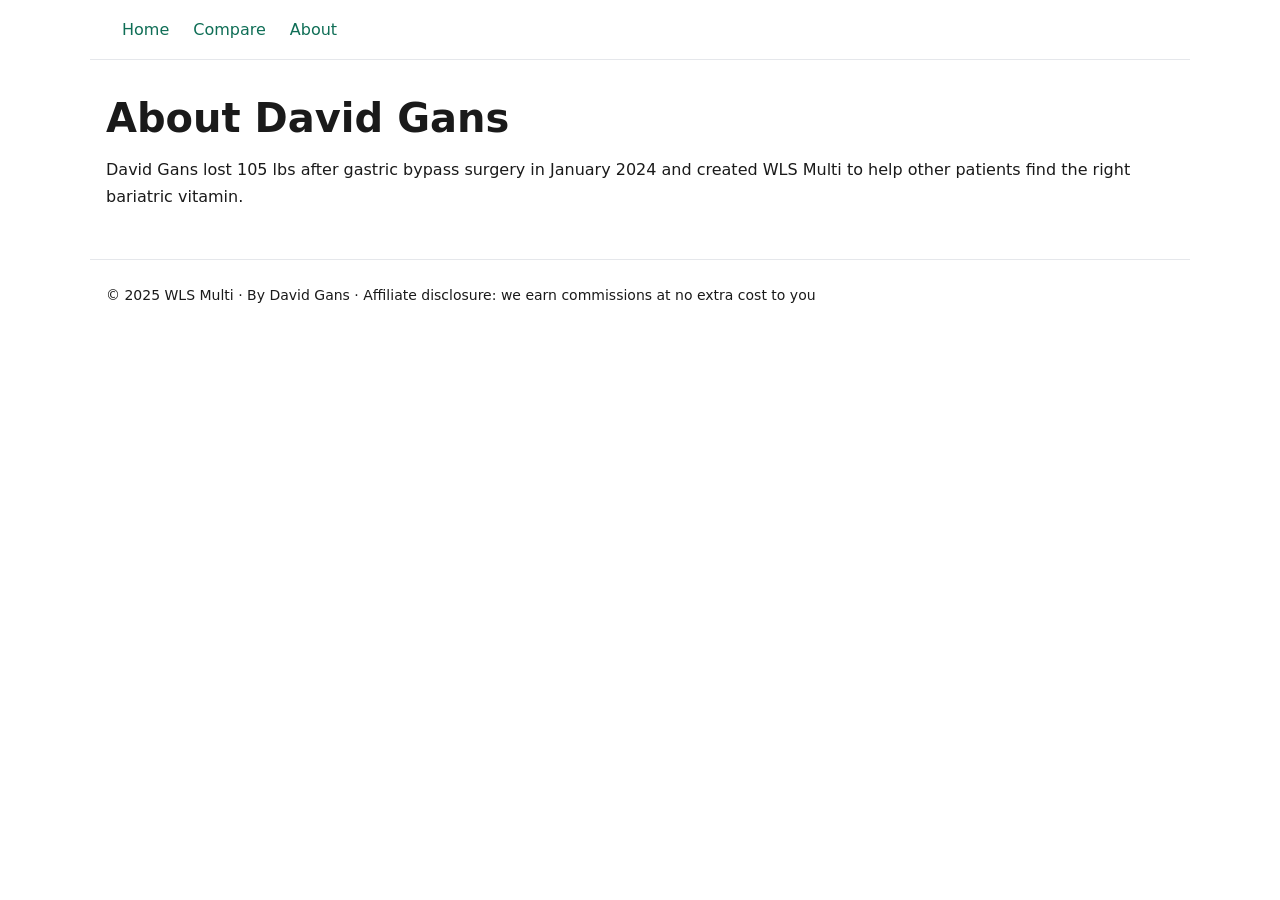
==== about.html @ 5693e1fd "Initial project structure" ====
<!DOCTYPE html>
<html lang="en">
<head>
  <meta charset="UTF-8">
  <meta name="viewport" content="width=device-width, initial-scale=1.0">
  <title>About David Gans | WLS Multi</title>
  <meta name="description" content="David Gans lost 105 lbs after gastric bypass surgery in January 2024 and created WLS Multi to help other patients find the right bariatric vitamin.">
  <link rel="canonical" href="https://wlsmulti.com/about.html">

  <!-- Open Graph -->
  <meta property="og:title" content="About David Gans | WLS Multi">
  <meta property="og:description" content="David Gans lost 105 lbs after gastric bypass surgery in January 2024 and created WLS Multi to help other patients find the right bariatric vitamin.">
  <meta property="og:url" content="https://wlsmulti.com/about.html">
  <meta property="og:image" content="https://wlsmulti.com/images/og-default.jpg">

  <!-- JSON-LD -->
  <script type="application/ld+json">
  {
    "@context": "https://schema.org",
    "@type": "Article"
  }
  </script>

  <link rel="stylesheet" href="/css/style.css">
</head>
<body>

  <header>
    <nav>
      <a href="/">Home</a>
      <a href="/compare.html">Compare</a>
      <a href="/about.html">About</a>
    </nav>
  </header>

  <main>
    <h1>About David Gans</h1>
    <p>David Gans lost 105 lbs after gastric bypass surgery in January 2024 and created WLS Multi to help other patients find the right bariatric vitamin.</p>
  </main>

  <footer>
    <p>© 2025 WLS Multi · By David Gans · Affiliate disclosure: we earn commissions at no extra cost to you</p>
  </footer>

  <script src="/js/main.js" defer></script>
</body>
</html>
---- css/style.css ----
/* CSS Reset */
*, *::before, *::after {
  box-sizing: border-box;
  margin: 0;
  padding: 0;
}

/* Variables */
:root {
  --color-primary: #0F6E56;
  --color-accent: #1D9E75;
  --color-bg: #ffffff;
  --color-text: #1a1a1a;
  --color-muted: #6b7280;
  --font-main: system-ui, sans-serif;
}

/* Base */
body {
  font-family: var(--font-main);
  color: var(--color-text);
  background: var(--color-bg);
  font-size: 16px;
  line-height: 1.7;
}

/* Layout */
header,
main,
footer,
nav {
  width: 100%;
  max-width: 1100px;
  margin-left: auto;
  margin-right: auto;
  padding-left: 1rem;
  padding-right: 1rem;
}

header {
  padding-top: 1rem;
  padding-bottom: 1rem;
  border-bottom: 1px solid #e5e7eb;
}

main {
  padding-top: 2rem;
  padding-bottom: 2rem;
}

footer {
  padding-top: 1.5rem;
  padding-bottom: 1.5rem;
  border-top: 1px solid #e5e7eb;
  color: var(--color-muted);
  font-size: 0.875rem;
}

/* Nav */
nav {
  display: flex;
  flex-wrap: wrap;
  gap: 1.5rem;
  padding-left: 1rem;
  padding-right: 1rem;
}

nav a {
  color: var(--color-primary);
  text-decoration: none;
  font-weight: 500;
}

nav a:hover {
  color: var(--color-accent);
  text-decoration: underline;
}

/* Typography */
h1 {
  font-size: 1.75rem;
  line-height: 1.3;
  margin-bottom: 0.75rem;
  color: var(--color-text);
}

p {
  margin-bottom: 1rem;
  color: var(--color-text);
}

/* Responsive */
@media (min-width: 640px) {
  h1 {
    font-size: 2.25rem;
  }
}

@media (min-width: 1024px) {
  h1 {
    font-size: 2.5rem;
  }
}
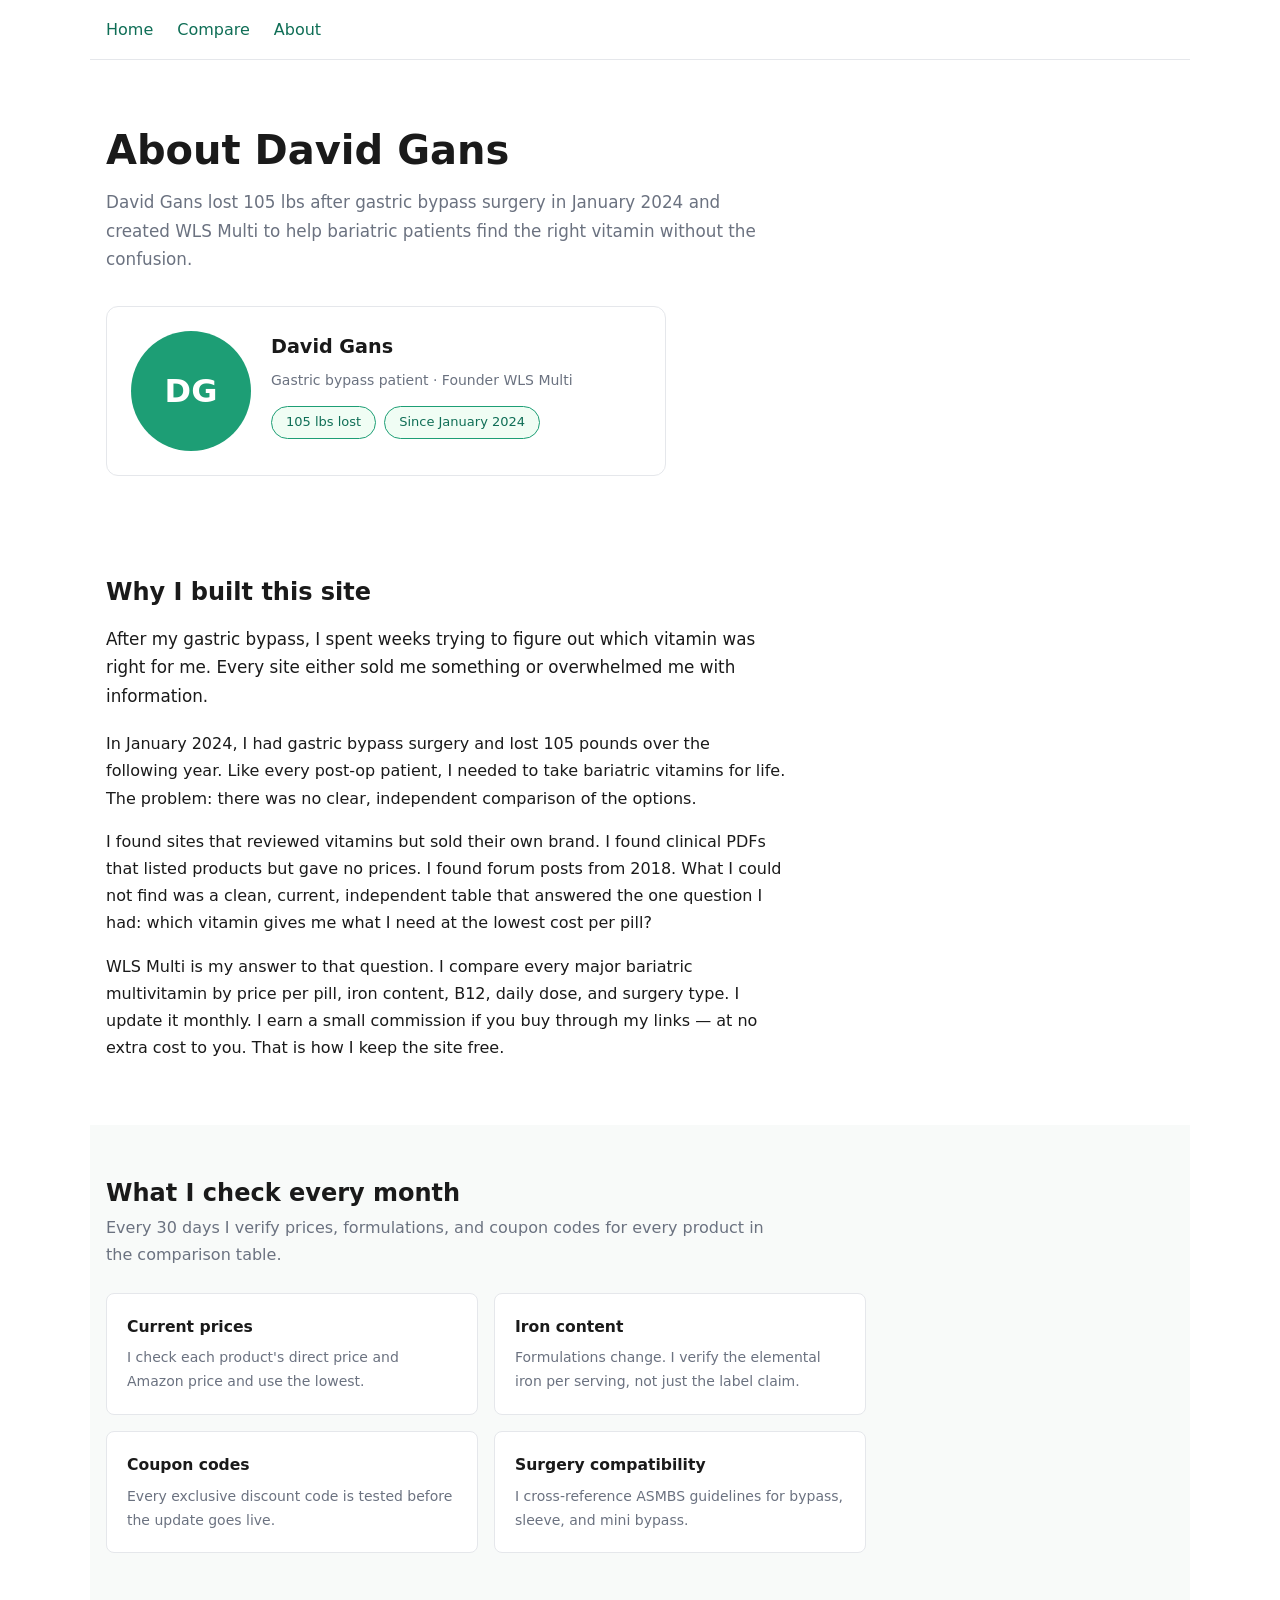
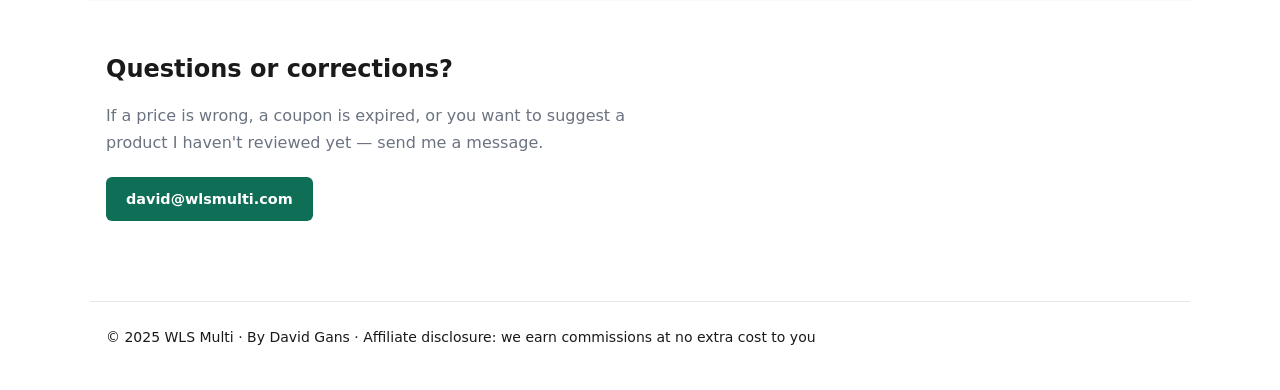
==== commit f502b016: "Build About David page with Person and Organization schema" ====
--- a/about.html
+++ b/about.html
@@ -4,20 +4,41 @@
   <meta charset="UTF-8">
   <meta name="viewport" content="width=device-width, initial-scale=1.0">
   <title>About David Gans | WLS Multi</title>
-  <meta name="description" content="David Gans lost 105 lbs after gastric bypass surgery in January 2024 and created WLS Multi to help other patients find the right bariatric vitamin.">
+  <meta name="description" content="David Gans lost 105 lbs after gastric bypass surgery in January 2024 and created WLS Multi to help bariatric patients find the right vitamin without the confusion.">
   <link rel="canonical" href="https://wlsmulti.com/about.html">
 
   <!-- Open Graph -->
   <meta property="og:title" content="About David Gans | WLS Multi">
-  <meta property="og:description" content="David Gans lost 105 lbs after gastric bypass surgery in January 2024 and created WLS Multi to help other patients find the right bariatric vitamin.">
+  <meta property="og:description" content="David Gans lost 105 lbs after gastric bypass surgery in January 2024 and created WLS Multi to help bariatric patients find the right vitamin without the confusion.">
   <meta property="og:url" content="https://wlsmulti.com/about.html">
   <meta property="og:image" content="https://wlsmulti.com/images/og-default.jpg">
 
-  <!-- JSON-LD -->
+  <!-- JSON-LD: Person -->
   <script type="application/ld+json">
   {
     "@context": "https://schema.org",
-    "@type": "Article"
+    "@type": "Person",
+    "name": "David Gans",
+    "url": "https://wlsmulti.com/about.html",
+    "description": "David Gans lost 105 lbs after gastric bypass surgery in January 2024. He founded WLS Multi to help bariatric patients compare vitamins by price per pill and surgery type.",
+    "jobTitle": "Founder, WLS Multi",
+    "knowsAbout": ["bariatric surgery", "gastric bypass", "bariatric vitamins", "post-op nutrition"],
+    "sameAs": []
+  }
+  </script>
+
+  <!-- JSON-LD: Organization -->
+  <script type="application/ld+json">
+  {
+    "@context": "https://schema.org",
+    "@type": "Organization",
+    "name": "WLS Multi",
+    "url": "https://wlsmulti.com",
+    "founder": {
+      "@type": "Person",
+      "name": "David Gans"
+    },
+    "description": "Independent bariatric vitamin comparison site for gastric bypass, sleeve, and mini bypass patients."
   }
   </script>
 
@@ -34,8 +55,74 @@
   </header>
 
   <main>
-    <h1>About David Gans</h1>
-    <p>David Gans lost 105 lbs after gastric bypass surgery in January 2024 and created WLS Multi to help other patients find the right bariatric vitamin.</p>
+
+    <!-- ── Hero ──────────────────────────────────────────────────────────── -->
+    <section class="about-hero">
+      <h1>About David Gans</h1>
+      <p class="about-lead">David Gans lost 105 lbs after gastric bypass surgery in January 2024 and created WLS Multi to help bariatric patients find the right vitamin without the confusion.</p>
+
+      <div class="author-card">
+        <div class="author-avatar" aria-hidden="true">DG</div>
+        <div class="author-info">
+          <p class="author-name">David Gans</p>
+          <p class="author-title">Gastric bypass patient · Founder WLS Multi</p>
+          <div class="author-badges">
+            <span class="stat-badge">105 lbs lost</span>
+            <span class="stat-badge">Since January 2024</span>
+          </div>
+        </div>
+      </div>
+    </section>
+
+    <!-- ── Story ──────────────────────────────────────────────────────────── -->
+    <section class="about-story">
+      <h2>Why I built this site</h2>
+      <p class="story-lead">After my gastric bypass, I spent weeks trying to figure out which vitamin was right for me. Every site either sold me something or overwhelmed me with information.</p>
+
+      <p>In January 2024, I had gastric bypass surgery and lost 105 pounds over the following year. Like every post-op patient, I needed to take bariatric vitamins for life. The problem: there was no clear, independent comparison of the options.</p>
+
+      <p>I found sites that reviewed vitamins but sold their own brand. I found clinical PDFs that listed products but gave no prices. I found forum posts from 2018. What I could not find was a clean, current, independent table that answered the one question I had: which vitamin gives me what I need at the lowest cost per pill?</p>
+
+      <p>WLS Multi is my answer to that question. I compare every major bariatric multivitamin by price per pill, iron content, B12, daily dose, and surgery type. I update it monthly. I earn a small commission if you buy through my links — at no extra cost to you. That is how I keep the site free.</p>
+    </section>
+
+    <!-- ── What I check ───────────────────────────────────────────────────── -->
+    <section class="about-checks">
+      <h2>What I check every month</h2>
+      <p class="checks-lead">Every 30 days I verify prices, formulations, and coupon codes for every product in the comparison table.</p>
+
+      <div class="checks-grid">
+
+        <div class="check-card">
+          <strong class="check-title">Current prices</strong>
+          <p>I check each product's direct price and Amazon price and use the lowest.</p>
+        </div>
+
+        <div class="check-card">
+          <strong class="check-title">Iron content</strong>
+          <p>Formulations change. I verify the elemental iron per serving, not just the label claim.</p>
+        </div>
+
+        <div class="check-card">
+          <strong class="check-title">Coupon codes</strong>
+          <p>Every exclusive discount code is tested before the update goes live.</p>
+        </div>
+
+        <div class="check-card">
+          <strong class="check-title">Surgery compatibility</strong>
+          <p>I cross-reference ASMBS guidelines for bypass, sleeve, and mini bypass.</p>
+        </div>
+
+      </div>
+    </section>
+
+    <!-- ── Contact ────────────────────────────────────────────────────────── -->
+    <section class="about-contact">
+      <h2>Questions or corrections?</h2>
+      <p>If a price is wrong, a coupon is expired, or you want to suggest a product I haven't reviewed yet — send me a message.</p>
+      <a href="mailto:david@wlsmulti.com" class="contact-btn" aria-label="Email David Gans at david@wlsmulti.com">david@wlsmulti.com</a>
+    </section>
+
   </main>
 
   <footer>
--- a/css/style.css
+++ b/css/style.css
@@ -12,7 +12,13 @@
   --color-bg: #ffffff;
   --color-text: #1a1a1a;
   --color-muted: #6b7280;
+  --color-row-alt: #f8faf9;
+  --color-row-hover: #edf7f3;
+  --color-badge-bg: #d1fae5;
+  --color-badge-text: #065f46;
+  --color-coupon-bg: #ecfdf5;
   --font-main: system-ui, sans-serif;
+  --font-mono: ui-monospace, 'Cascadia Code', 'Source Code Pro', monospace;
 }
 
 /* Base */
@@ -27,8 +33,7 @@
 /* Layout */
 header,
 main,
-footer,
-nav {
+footer {
   width: 100%;
   max-width: 1100px;
   margin-left: auto;
@@ -61,8 +66,6 @@
   display: flex;
   flex-wrap: wrap;
   gap: 1.5rem;
-  padding-left: 1rem;
-  padding-right: 1rem;
 }
 
 nav a {
@@ -89,15 +92,761 @@
   color: var(--color-text);
 }
 
-/* Responsive */
+/* Responsive typography */
 @media (min-width: 640px) {
-  h1 {
-    font-size: 2.25rem;
-  }
-}
-
+  h1 { font-size: 2.25rem; }
+}
 @media (min-width: 1024px) {
-  h1 {
-    font-size: 2.5rem;
-  }
-}
+  h1 { font-size: 2.5rem; }
+}
+
+/* ── Filter bar ───────────────────────────────────────────────────────────── */
+
+#filter-bar {
+  position: sticky;
+  top: 0;
+  z-index: 100;
+  background: var(--color-bg);
+  border-bottom: 1px solid #e5e7eb;
+  margin-left: -1rem;
+  margin-right: -1rem;
+  padding: 0.75rem 1rem;
+  margin-bottom: 1.5rem;
+}
+
+.filter-bar-inner {
+  display: flex;
+  flex-wrap: wrap;
+  gap: 0.75rem;
+  align-items: center;
+  max-width: 1100px;
+  margin: 0 auto;
+}
+
+.filter-pills {
+  display: flex;
+  flex-wrap: wrap;
+  gap: 0.5rem;
+}
+
+.filter-btn {
+  display: inline-flex;
+  align-items: center;
+  padding: 0.35rem 0.9rem;
+  border-radius: 999px;
+  border: 1px solid var(--color-primary);
+  background: transparent;
+  color: var(--color-primary);
+  font-size: 0.875rem;
+  font-weight: 500;
+  cursor: pointer;
+  transition: background 0.15s, color 0.15s;
+  font-family: var(--font-main);
+}
+
+.filter-btn:hover {
+  background: #e6f4f0;
+}
+
+.filter-btn.active {
+  background: var(--color-primary);
+  color: #fff;
+}
+
+.sort-wrapper {
+  display: flex;
+  align-items: center;
+  gap: 0.4rem;
+  margin-left: auto;
+}
+
+.sort-label {
+  font-size: 0.875rem;
+  color: var(--color-muted);
+  white-space: nowrap;
+}
+
+#sort-select {
+  font-size: 0.875rem;
+  font-family: var(--font-main);
+  border: 1px solid #d1d5db;
+  border-radius: 6px;
+  padding: 0.3rem 0.5rem;
+  color: var(--color-text);
+  background: var(--color-bg);
+  cursor: pointer;
+}
+
+/* ── Badge ────────────────────────────────────────────────────────────────── */
+
+.badge {
+  display: inline-block;
+  font-size: 0.7rem;
+  font-weight: 600;
+  letter-spacing: 0.03em;
+  text-transform: uppercase;
+  background: var(--color-badge-bg);
+  color: var(--color-badge-text);
+  border-radius: 999px;
+  padding: 0.1rem 0.5rem;
+  margin-bottom: 0.2rem;
+}
+
+/* ── Desktop table ────────────────────────────────────────────────────────── */
+
+.vitamin-table {
+  display: none; /* hidden on mobile, shown at 768px+ */
+  width: 100%;
+  border-collapse: collapse;
+  font-size: 0.9rem;
+}
+
+.vitamin-table thead th {
+  text-align: left;
+  padding: 0.6rem 0.75rem;
+  font-size: 0.8rem;
+  font-weight: 600;
+  text-transform: uppercase;
+  letter-spacing: 0.04em;
+  color: var(--color-muted);
+  border-bottom: 2px solid #e5e7eb;
+  white-space: nowrap;
+}
+
+.vitamin-table tbody td {
+  padding: 0.75rem 0.75rem;
+  vertical-align: middle;
+  border-bottom: 1px solid #f3f4f6;
+}
+
+.vitamin-table tbody tr.alt-row {
+  background: var(--color-row-alt);
+}
+
+.vitamin-table tbody tr:hover {
+  background: var(--color-row-hover);
+}
+
+.name-cell {
+  display: flex;
+  flex-direction: column;
+  gap: 0.1rem;
+  min-width: 160px;
+}
+
+.product-name {
+  font-weight: 600;
+  line-height: 1.3;
+}
+
+.product-brand {
+  font-size: 0.8rem;
+  color: var(--color-muted);
+}
+
+td.center {
+  text-align: center;
+}
+
+/* ── Coupon chip ──────────────────────────────────────────────────────────── */
+
+.coupon-chip {
+  display: inline-block;
+  font-family: var(--font-mono);
+  font-size: 0.78rem;
+  font-weight: 600;
+  background: var(--color-coupon-bg);
+  border: 1px dashed var(--color-accent);
+  border-radius: 5px;
+  padding: 0.2rem 0.5rem;
+  color: var(--color-primary);
+  cursor: pointer;
+  transition: background 0.15s;
+  white-space: nowrap;
+}
+
+.coupon-chip:hover {
+  background: #d1fae5;
+}
+
+.coupon-chip.copied {
+  background: var(--color-primary);
+  color: #fff;
+  border-color: var(--color-primary);
+}
+
+/* ── Buy button ───────────────────────────────────────────────────────────── */
+
+.buy-btn {
+  display: inline-block;
+  background: var(--color-primary);
+  color: #fff;
+  text-decoration: none;
+  border-radius: 6px;
+  padding: 8px 16px;
+  font-size: 0.875rem;
+  font-weight: 600;
+  white-space: nowrap;
+  transition: background 0.15s;
+}
+
+.buy-btn:hover {
+  background: var(--color-accent);
+}
+
+.buy-btn--full {
+  display: block;
+  text-align: center;
+  margin-top: 0.75rem;
+}
+
+/* ── Mobile cards ─────────────────────────────────────────────────────────── */
+
+.vitamin-cards {
+  display: flex;
+  flex-direction: column;
+  gap: 1rem;
+}
+
+.vitamin-card {
+  border: 1px solid #e5e7eb;
+  border-radius: 10px;
+  padding: 1rem;
+  background: var(--color-bg);
+}
+
+.card-header {
+  display: flex;
+  flex-direction: column;
+  gap: 0.15rem;
+  margin-bottom: 0.75rem;
+}
+
+.card-details {
+  display: flex;
+  flex-direction: column;
+  gap: 0;
+  font-size: 0.9rem;
+}
+
+.card-row {
+  display: flex;
+  justify-content: space-between;
+  align-items: center;
+  padding: 0.35rem 0;
+  border-bottom: 1px solid #f3f4f6;
+}
+
+.card-row:last-child {
+  border-bottom: none;
+}
+
+.card-row dt {
+  color: var(--color-muted);
+  font-size: 0.82rem;
+}
+
+.card-row.highlight {
+  background: #f8faf9;
+  margin: 0 -0.25rem;
+  padding: 0.35rem 0.25rem;
+  border-radius: 4px;
+}
+
+/* ── Aria live region ─────────────────────────────────────────────────────── */
+
+#clipboard-announce {
+  position: absolute;
+  left: -9999px;
+  width: 1px;
+  height: 1px;
+  overflow: hidden;
+}
+
+/* ── No results ───────────────────────────────────────────────────────────── */
+
+.no-results {
+  color: var(--color-muted);
+  padding: 2rem 0;
+  text-align: center;
+}
+
+/* ── 768px+ breakpoint: switch to table ───────────────────────────────────── */
+
+@media (min-width: 768px) {
+  .vitamin-table {
+    display: table;
+  }
+
+  .vitamin-cards {
+    display: none;
+  }
+
+  .hide-mobile {
+    /* columns are already visible in table */
+  }
+}
+
+/* ════════════════════════════════════════════════════════════════════════════
+   HOMEPAGE STYLES
+   ════════════════════════════════════════════════════════════════════════════ */
+
+/* Section spacing */
+.section-hero,
+.section-top3,
+.section-trust,
+.section-faq {
+  padding-top: 4rem;
+  padding-bottom: 4rem;
+}
+
+.section-hero {
+  padding-top: 2.5rem;
+}
+
+/* ── Hero ─────────────────────────────────────────────────────────────────── */
+
+.hero-lead {
+  font-size: 1.05rem;
+  color: var(--color-muted);
+  max-width: 680px;
+  margin-bottom: 2rem;
+}
+
+/* ── Surgery cards ────────────────────────────────────────────────────────── */
+
+.surgery-cards {
+  display: flex;
+  flex-direction: column;
+  gap: 1rem;
+}
+
+.surgery-card {
+  display: flex;
+  flex-direction: column;
+  align-items: flex-start;
+  gap: 0.35rem;
+  border: 2px solid var(--color-primary);
+  border-radius: 12px;
+  padding: 1.5rem;
+  text-decoration: none;
+  color: var(--color-text);
+  transition: background 0.18s, color 0.18s;
+}
+
+.surgery-card:hover {
+  background: var(--color-primary);
+  color: #fff;
+}
+
+.surgery-card:hover .surgery-sub {
+  color: rgba(255, 255, 255, 0.8);
+}
+
+.surgery-icon {
+  font-size: 1.75rem;
+  line-height: 1;
+}
+
+.surgery-title {
+  font-size: 1.15rem;
+  font-weight: 700;
+}
+
+.surgery-sub {
+  font-size: 0.85rem;
+  color: var(--color-muted);
+  transition: color 0.18s;
+}
+
+@media (min-width: 640px) {
+  .surgery-cards {
+    flex-direction: row;
+  }
+
+  .surgery-card {
+    flex: 1;
+  }
+}
+
+/* ── Top 3 cards ──────────────────────────────────────────────────────────── */
+
+.top3-cards {
+  display: flex;
+  flex-direction: column;
+  gap: 1rem;
+  margin-top: 1.25rem;
+}
+
+.top3-card {
+  border: 1px solid #e5e7eb;
+  border-radius: 10px;
+  padding: 1.25rem;
+  display: flex;
+  flex-direction: column;
+  gap: 0.5rem;
+}
+
+.top3-price {
+  font-size: 1.6rem;
+  font-weight: 800;
+  color: var(--color-primary);
+  line-height: 1;
+}
+
+.top3-name {
+  font-weight: 600;
+  font-size: 1rem;
+}
+
+.top3-brand {
+  font-size: 0.82rem;
+  color: var(--color-muted);
+}
+
+.top3-meta {
+  font-size: 0.85rem;
+  color: var(--color-muted);
+}
+
+.top3-footer {
+  display: flex;
+  align-items: center;
+  justify-content: space-between;
+  flex-wrap: wrap;
+  gap: 0.5rem;
+  margin-top: 0.25rem;
+}
+
+.top3-link {
+  font-size: 0.85rem;
+  color: var(--color-primary);
+  text-decoration: none;
+  font-weight: 500;
+}
+
+.top3-link:hover {
+  text-decoration: underline;
+}
+
+@media (min-width: 640px) {
+  .top3-cards {
+    flex-direction: row;
+  }
+
+  .top3-card {
+    flex: 1;
+  }
+}
+
+/* ── Trust section ────────────────────────────────────────────────────────── */
+
+.section-trust {
+  background: #f8faf9;
+  margin-left: -1rem;
+  margin-right: -1rem;
+  padding-left: 1rem;
+  padding-right: 1rem;
+}
+
+.trust-grid {
+  display: flex;
+  flex-direction: column;
+  gap: 1.5rem;
+  margin-top: 1.25rem;
+}
+
+.trust-item {
+  display: flex;
+  gap: 0.75rem;
+  align-items: flex-start;
+}
+
+.trust-check {
+  font-size: 1.1rem;
+  color: var(--color-accent);
+  font-weight: 700;
+  flex-shrink: 0;
+  margin-top: 0.1rem;
+}
+
+.trust-title {
+  display: block;
+  font-size: 1rem;
+  margin-bottom: 0.15rem;
+}
+
+.trust-item p {
+  font-size: 0.9rem;
+  color: var(--color-muted);
+  margin-bottom: 0;
+}
+
+@media (min-width: 640px) {
+  .trust-grid {
+    flex-direction: row;
+  }
+
+  .trust-item {
+    flex: 1;
+  }
+}
+
+/* ── FAQ accordion ────────────────────────────────────────────────────────── */
+
+.section-faq h2 {
+  margin-bottom: 1.25rem;
+}
+
+.faq-list {
+  display: flex;
+  flex-direction: column;
+  border-top: 1px solid #e5e7eb;
+}
+
+.faq-item {
+  border-bottom: 1px solid #e5e7eb;
+}
+
+.faq-question {
+  display: flex;
+  justify-content: space-between;
+  align-items: center;
+  width: 100%;
+  background: none;
+  border: none;
+  padding: 1rem 0;
+  font-family: var(--font-main);
+  font-size: 0.975rem;
+  font-weight: 600;
+  color: var(--color-text);
+  text-align: left;
+  cursor: pointer;
+  gap: 1rem;
+}
+
+.faq-question:hover {
+  color: var(--color-primary);
+}
+
+.faq-chevron {
+  font-size: 1rem;
+  color: var(--color-muted);
+  flex-shrink: 0;
+  transition: transform 0.2s ease;
+  display: inline-block;
+}
+
+.faq-question[aria-expanded="true"] .faq-chevron {
+  transform: rotate(180deg);
+}
+
+.faq-answer {
+  padding-bottom: 1rem;
+}
+
+.faq-answer p {
+  font-size: 0.9rem;
+  color: var(--color-muted);
+  margin-bottom: 0;
+  line-height: 1.65;
+}
+
+/* ════════════════════════════════════════════════════════════════════════════
+   ABOUT PAGE STYLES
+   ════════════════════════════════════════════════════════════════════════════ */
+
+/* Section spacing */
+.about-hero,
+.about-story,
+.about-checks,
+.about-contact {
+  padding-top: 3rem;
+  padding-bottom: 3rem;
+}
+
+.about-hero {
+  padding-top: 2rem;
+}
+
+/* ── Hero ─────────────────────────────────────────────────────────────────── */
+
+.about-lead {
+  font-size: 1.05rem;
+  color: var(--color-muted);
+  max-width: 680px;
+  margin-bottom: 2rem;
+}
+
+/* ── Author card ──────────────────────────────────────────────────────────── */
+
+.author-card {
+  display: flex;
+  flex-direction: column;
+  align-items: center;
+  gap: 1.25rem;
+  padding: 1.5rem;
+  border: 1px solid #e5e7eb;
+  border-radius: 12px;
+  max-width: 480px;
+  text-align: center;
+}
+
+.author-avatar {
+  width: 120px;
+  height: 120px;
+  border-radius: 50%;
+  background: var(--color-accent);
+  color: #fff;
+  font-size: 2rem;
+  font-weight: 700;
+  display: flex;
+  align-items: center;
+  justify-content: center;
+  flex-shrink: 0;
+}
+
+.author-info {
+  display: flex;
+  flex-direction: column;
+  gap: 0.35rem;
+}
+
+.author-name {
+  font-size: 1.2rem;
+  font-weight: 700;
+  color: var(--color-text);
+  margin-bottom: 0;
+}
+
+.author-title {
+  font-size: 0.875rem;
+  color: var(--color-muted);
+  margin-bottom: 0;
+}
+
+.author-badges {
+  display: flex;
+  flex-wrap: wrap;
+  gap: 0.5rem;
+  justify-content: center;
+  margin-top: 0.5rem;
+}
+
+.stat-badge {
+  background: #f0fdf4;
+  color: var(--color-primary);
+  border: 1px solid var(--color-accent);
+  border-radius: 20px;
+  padding: 4px 14px;
+  font-size: 13px;
+  font-weight: 500;
+  white-space: nowrap;
+}
+
+@media (min-width: 768px) {
+  .author-card {
+    flex-direction: row;
+    text-align: left;
+    max-width: 560px;
+    align-items: flex-start;
+  }
+
+  .author-badges {
+    justify-content: flex-start;
+  }
+}
+
+/* ── Story section ────────────────────────────────────────────────────────── */
+
+.about-story h2 {
+  margin-bottom: 0.75rem;
+}
+
+.story-lead {
+  font-size: 1.05rem;
+  color: var(--color-muted);
+  margin-bottom: 1.25rem;
+}
+
+.about-story p {
+  max-width: 680px;
+  color: var(--color-text);
+}
+
+/* ── What I check ─────────────────────────────────────────────────────────── */
+
+.about-checks {
+  background: #f8faf9;
+  margin-left: -1rem;
+  margin-right: -1rem;
+  padding-left: 1rem;
+  padding-right: 1rem;
+}
+
+.checks-lead {
+  color: var(--color-muted);
+  max-width: 680px;
+  margin-bottom: 1.5rem;
+}
+
+.checks-grid {
+  display: grid;
+  grid-template-columns: 1fr;
+  gap: 1rem;
+  max-width: 760px;
+}
+
+.check-card {
+  border: 1px solid #e5e7eb;
+  border-radius: 8px;
+  padding: 1.25rem;
+  background: var(--color-bg);
+}
+
+.check-title {
+  display: block;
+  font-size: 0.975rem;
+  color: var(--color-text);
+  margin-bottom: 0.4rem;
+}
+
+.check-card p {
+  font-size: 0.875rem;
+  color: var(--color-muted);
+  margin-bottom: 0;
+}
+
+@media (min-width: 640px) {
+  .checks-grid {
+    grid-template-columns: 1fr 1fr;
+  }
+}
+
+/* ── Contact section ──────────────────────────────────────────────────────── */
+
+.about-contact h2 {
+  margin-bottom: 0.75rem;
+}
+
+.about-contact p {
+  max-width: 560px;
+  color: var(--color-muted);
+  margin-bottom: 1.25rem;
+}
+
+.contact-btn {
+  display: inline-block;
+  background: var(--color-primary);
+  color: #fff;
+  text-decoration: none;
+  border-radius: 6px;
+  padding: 10px 20px;
+  font-size: 0.9rem;
+  font-weight: 600;
+  transition: background 0.15s;
+}
+
+.contact-btn:hover {
+  background: var(--color-accent);
+}
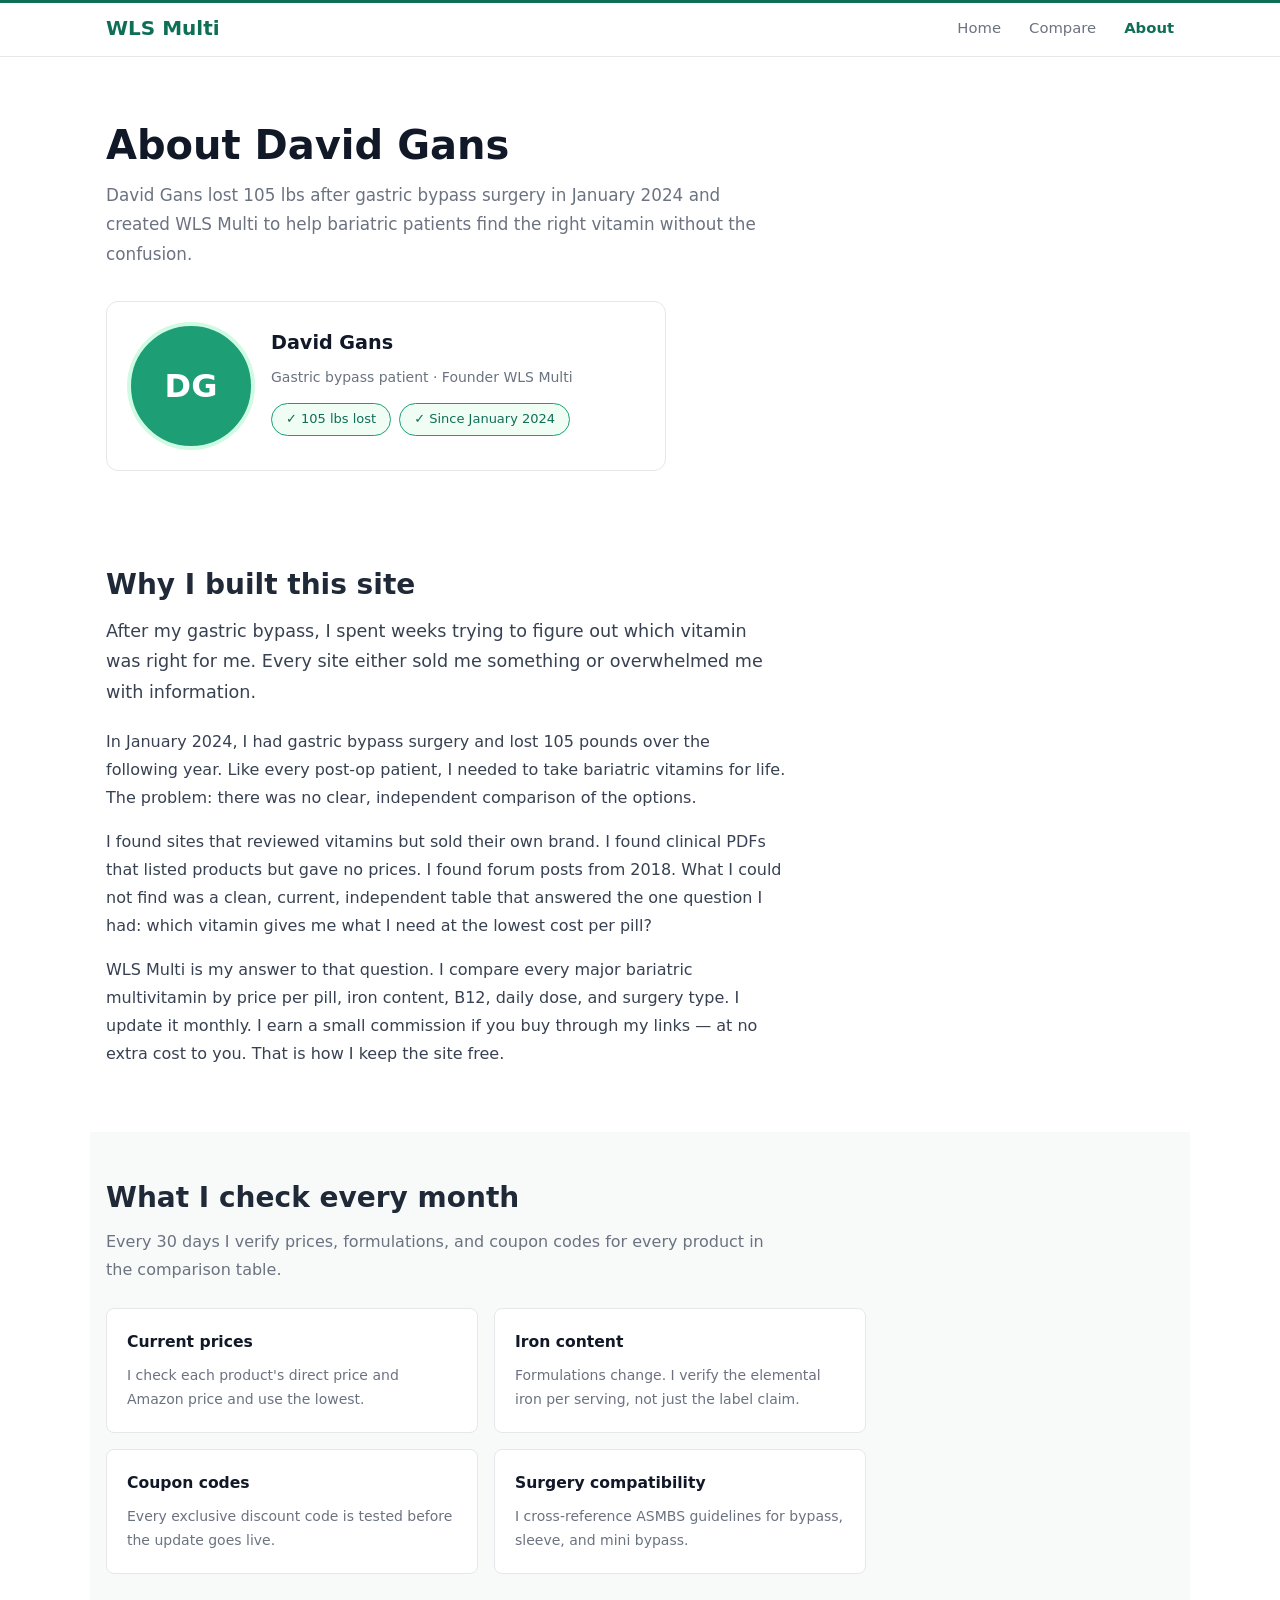
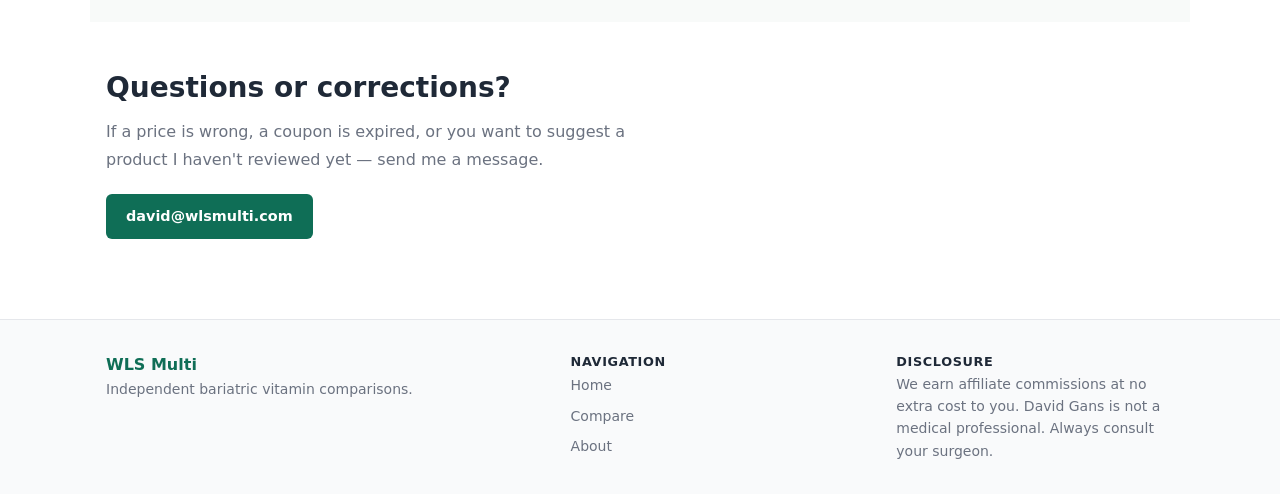
==== commit 35513830: "Design polish: nav, typography, footer, table styling, mobile menu" ====
--- a/about.html
+++ b/about.html
@@ -47,11 +47,15 @@
 <body>
 
   <header>
-    <nav>
-      <a href="/">Home</a>
-      <a href="/compare.html">Compare</a>
-      <a href="/about.html">About</a>
-    </nav>
+    <div class="nav-inner">
+      <a href="/" class="nav-logo">WLS Multi</a>
+      <button class="nav-hamburger" aria-label="Open navigation menu" aria-expanded="false" aria-controls="nav-links">☰</button>
+      <nav id="nav-links" class="nav-links" aria-label="Main navigation">
+        <a href="/">Home</a>
+        <a href="/compare.html">Compare</a>
+        <a href="/about.html" aria-current="page">About</a>
+      </nav>
+    </div>
   </header>
 
   <main>
@@ -67,8 +71,8 @@
           <p class="author-name">David Gans</p>
           <p class="author-title">Gastric bypass patient · Founder WLS Multi</p>
           <div class="author-badges">
-            <span class="stat-badge">105 lbs lost</span>
-            <span class="stat-badge">Since January 2024</span>
+            <span class="stat-badge">✓ 105 lbs lost</span>
+            <span class="stat-badge">✓ Since January 2024</span>
           </div>
         </div>
       </div>
@@ -126,7 +130,24 @@
   </main>
 
   <footer>
-    <p>© 2025 WLS Multi · By David Gans · Affiliate disclosure: we earn commissions at no extra cost to you</p>
+    <div class="footer-inner">
+      <div class="footer-col">
+        <p class="footer-brand">WLS Multi</p>
+        <p>Independent bariatric vitamin comparisons.</p>
+      </div>
+      <div class="footer-col">
+        <p class="footer-heading">Navigation</p>
+        <nav class="footer-nav" aria-label="Footer navigation">
+          <a href="/">Home</a>
+          <a href="/compare.html">Compare</a>
+          <a href="/about.html">About</a>
+        </nav>
+      </div>
+      <div class="footer-col">
+        <p class="footer-heading">Disclosure</p>
+        <p>We earn affiliate commissions at no extra cost to you. David Gans is not a medical professional. Always consult your surgeon.</p>
+      </div>
+    </div>
   </footer>
 
   <script src="/js/main.js" defer></script>
--- a/css/style.css
+++ b/css/style.css
@@ -1,110 +1,301 @@
-/* CSS Reset */
+/* ══════════════════════════════════════════════════════════════════════════════
+   RESET & VARIABLES
+   ══════════════════════════════════════════════════════════════════════════════ */
+
 *, *::before, *::after {
   box-sizing: border-box;
   margin: 0;
   padding: 0;
 }
 
-/* Variables */
 :root {
-  --color-primary: #0F6E56;
-  --color-accent: #1D9E75;
-  --color-bg: #ffffff;
-  --color-text: #1a1a1a;
-  --color-muted: #6b7280;
-  --color-row-alt: #f8faf9;
-  --color-row-hover: #edf7f3;
-  --color-badge-bg: #d1fae5;
-  --color-badge-text: #065f46;
-  --color-coupon-bg: #ecfdf5;
-  --font-main: system-ui, sans-serif;
-  --font-mono: ui-monospace, 'Cascadia Code', 'Source Code Pro', monospace;
-}
-
-/* Base */
+  --color-primary:    #0F6E56;
+  --color-accent:     #1D9E75;
+  --color-bg:         #ffffff;
+  --color-text:       #374151;
+  --color-heading:    #111827;
+  --color-h2:         #1f2937;
+  --color-muted:      #6b7280;
+  --color-row-alt:    #f9fafb;
+  --color-row-hover:  #f0fdf4;
+  --color-badge-bg:   #dcfce7;
+  --color-badge-text: #166534;
+  --color-coupon-bg:  #ecfdf5;
+  --font-main:        system-ui, sans-serif;
+  --font-mono:        ui-monospace, 'Cascadia Code', 'Source Code Pro', monospace;
+}
+
+/* ══════════════════════════════════════════════════════════════════════════════
+   BASE
+   ══════════════════════════════════════════════════════════════════════════════ */
+
+html {
+  scroll-behavior: smooth;
+}
+
 body {
   font-family: var(--font-main);
   color: var(--color-text);
   background: var(--color-bg);
-  font-size: 16px;
-  line-height: 1.7;
-}
-
-/* Layout */
-header,
-main,
-footer {
+  font-size: 1rem;
+  line-height: 1.75;
+}
+
+/* Green accent bar pinned to the very top of the viewport */
+body::before {
+  content: '';
+  position: fixed;
+  top: 0;
+  left: 0;
+  width: 100%;
+  height: 3px;
+  background: var(--color-primary);
+  z-index: 1000;
+}
+
+/* Focus styles for accessibility */
+*:focus-visible {
+  outline: 2px solid var(--color-accent);
+  outline-offset: 2px;
+}
+
+/* ══════════════════════════════════════════════════════════════════════════════
+   TYPOGRAPHY
+   ══════════════════════════════════════════════════════════════════════════════ */
+
+h1 {
+  font-size: clamp(1.75rem, 5vw, 2.5rem);
+  font-weight: 700;
+  line-height: 1.2;
+  color: var(--color-heading);
+  margin-bottom: 0.75rem;
+}
+
+h2 {
+  font-size: clamp(1.25rem, 3vw, 1.75rem);
+  font-weight: 600;
+  line-height: 1.3;
+  color: var(--color-h2);
+  margin-bottom: 0.75rem;
+}
+
+p {
+  margin-bottom: 1rem;
+}
+
+a {
+  color: var(--color-primary);
+  text-decoration: none;
+}
+
+a:hover {
+  text-decoration: underline;
+}
+
+/* ══════════════════════════════════════════════════════════════════════════════
+   LAYOUT — main stays constrained; header and footer are full-width
+   ══════════════════════════════════════════════════════════════════════════════ */
+
+main {
   width: 100%;
   max-width: 1100px;
   margin-left: auto;
   margin-right: auto;
-  padding-left: 1rem;
-  padding-right: 1rem;
-}
+  padding: 2rem 1rem;
+}
+
+/* ══════════════════════════════════════════════════════════════════════════════
+   HEADER & NAV
+   ══════════════════════════════════════════════════════════════════════════════ */
 
 header {
-  padding-top: 1rem;
-  padding-bottom: 1rem;
+  background: var(--color-bg);
   border-bottom: 1px solid #e5e7eb;
-}
-
-main {
-  padding-top: 2rem;
-  padding-bottom: 2rem;
-}
+  position: relative;
+  z-index: 200;
+}
+
+.nav-inner {
+  display: flex;
+  align-items: center;
+  justify-content: space-between;
+  height: 56px;
+  max-width: 1100px;
+  margin: 0 auto;
+  padding: 0 1rem;
+}
+
+.nav-logo {
+  font-weight: 700;
+  font-size: 1.25rem;
+  color: var(--color-primary);
+  text-decoration: none;
+  flex-shrink: 0;
+}
+
+.nav-logo:hover {
+  text-decoration: none;
+  color: var(--color-accent);
+}
+
+/* ── Hamburger (mobile only) ──────────────────────────────────────────────── */
+
+.nav-hamburger {
+  display: flex;
+  align-items: center;
+  justify-content: center;
+  background: none;
+  border: none;
+  font-size: 1.4rem;
+  color: var(--color-primary);
+  cursor: pointer;
+  padding: 0.25rem;
+  line-height: 1;
+}
+
+/* ── Nav links ────────────────────────────────────────────────────────────── */
+
+/* Mobile: hidden by default, shown as stacked dropdown */
+@media (max-width: 767px) {
+  .nav-links {
+    display: none;
+    flex-direction: column;
+    gap: 0;
+    padding: 0.5rem 1rem 1rem;
+    border-top: 1px solid #f3f4f6;
+    max-width: 1100px;
+    margin: 0 auto;
+  }
+
+  .nav-links.is-open {
+    display: flex;
+  }
+
+  .nav-links a {
+    padding: 0.6rem 0;
+    border-bottom: 1px solid #f3f4f6;
+    font-size: 1rem;
+    font-weight: 500;
+    color: var(--color-text);
+  }
+
+  .nav-links a:last-child {
+    border-bottom: none;
+  }
+}
+
+/* Desktop: inline row, hide hamburger */
+@media (min-width: 768px) {
+  .nav-hamburger {
+    display: none;
+  }
+
+  .nav-links {
+    display: flex;
+    flex-direction: row;
+    align-items: center;
+    gap: 1.75rem;
+  }
+
+  .nav-links a {
+    font-size: 0.925rem;
+    font-weight: 500;
+    color: var(--color-muted);
+    text-decoration: none;
+    transition: color 0.15s;
+  }
+
+  .nav-links a:hover {
+    color: var(--color-primary);
+    text-decoration: none;
+  }
+}
+
+/* Active page link */
+.nav-links a[aria-current="page"] {
+  color: var(--color-primary);
+  font-weight: 600;
+}
+
+/* ══════════════════════════════════════════════════════════════════════════════
+   FOOTER
+   ══════════════════════════════════════════════════════════════════════════════ */
 
 footer {
-  padding-top: 1.5rem;
-  padding-bottom: 1.5rem;
+  background: #f9fafb;
   border-top: 1px solid #e5e7eb;
-  color: var(--color-muted);
   font-size: 0.875rem;
-}
-
-/* Nav */
-nav {
-  display: flex;
-  flex-wrap: wrap;
-  gap: 1.5rem;
-}
-
-nav a {
-  color: var(--color-primary);
+  color: var(--color-muted);
+}
+
+.footer-inner {
+  display: flex;
+  flex-direction: column;
+  gap: 2rem;
+  max-width: 1100px;
+  margin: 0 auto;
+  padding: 2rem 1rem;
+}
+
+.footer-brand {
+  font-weight: 700;
+  font-size: 1rem;
+  color: var(--color-primary);
+  margin-bottom: 0.25rem;
+}
+
+.footer-heading {
+  font-weight: 600;
+  color: var(--color-h2);
+  margin-bottom: 0.5rem;
+  font-size: 0.8rem;
+  text-transform: uppercase;
+  letter-spacing: 0.05em;
+}
+
+.footer-col p {
+  margin-bottom: 0;
+  line-height: 1.6;
+}
+
+.footer-nav {
+  display: flex;
+  flex-direction: column;
+  gap: 0.4rem;
+}
+
+.footer-nav a {
+  color: var(--color-muted);
   text-decoration: none;
-  font-weight: 500;
-}
-
-nav a:hover {
-  color: var(--color-accent);
+}
+
+.footer-nav a:hover {
+  color: var(--color-primary);
   text-decoration: underline;
 }
 
-/* Typography */
-h1 {
-  font-size: 1.75rem;
-  line-height: 1.3;
-  margin-bottom: 0.75rem;
-  color: var(--color-text);
-}
-
-p {
-  margin-bottom: 1rem;
-  color: var(--color-text);
-}
-
-/* Responsive typography */
 @media (min-width: 640px) {
-  h1 { font-size: 2.25rem; }
-}
-@media (min-width: 1024px) {
-  h1 { font-size: 2.5rem; }
-}
-
-/* ── Filter bar ───────────────────────────────────────────────────────────── */
+  .footer-inner {
+    flex-direction: row;
+    gap: 3rem;
+  }
+
+  .footer-col:first-child {
+    flex: 1.5;
+  }
+
+  .footer-col {
+    flex: 1;
+  }
+}
+
+/* ══════════════════════════════════════════════════════════════════════════════
+   FILTER BAR (compare page)
+   ══════════════════════════════════════════════════════════════════════════════ */
 
 #filter-bar {
   position: sticky;
-  top: 0;
+  top: 3px; /* clears the fixed top bar */
   z-index: 100;
   background: var(--color-bg);
   border-bottom: 1px solid #e5e7eb;
@@ -140,7 +331,7 @@
   font-size: 0.875rem;
   font-weight: 500;
   cursor: pointer;
-  transition: background 0.15s, color 0.15s;
+  transition: background 0.15s ease, color 0.15s ease;
   font-family: var(--font-main);
 }
 
@@ -177,39 +368,46 @@
   cursor: pointer;
 }
 
-/* ── Badge ────────────────────────────────────────────────────────────────── */
+/* ══════════════════════════════════════════════════════════════════════════════
+   BADGE
+   ══════════════════════════════════════════════════════════════════════════════ */
 
 .badge {
   display: inline-block;
-  font-size: 0.7rem;
+  font-size: 11px;
   font-weight: 600;
   letter-spacing: 0.03em;
   text-transform: uppercase;
   background: var(--color-badge-bg);
   color: var(--color-badge-text);
-  border-radius: 999px;
-  padding: 0.1rem 0.5rem;
+  border-radius: 10px;
+  padding: 2px 8px;
   margin-bottom: 0.2rem;
 }
 
-/* ── Desktop table ────────────────────────────────────────────────────────── */
+/* ══════════════════════════════════════════════════════════════════════════════
+   DESKTOP TABLE
+   ══════════════════════════════════════════════════════════════════════════════ */
 
 .vitamin-table {
-  display: none; /* hidden on mobile, shown at 768px+ */
+  display: none; /* mobile: hidden, shown at 768px+ */
   width: 100%;
   border-collapse: collapse;
   font-size: 0.9rem;
+  border-radius: 8px;
+  overflow: hidden;
+  border: 1px solid #e5e7eb;
 }
 
 .vitamin-table thead th {
   text-align: left;
-  padding: 0.6rem 0.75rem;
-  font-size: 0.8rem;
-  font-weight: 600;
+  padding: 0.65rem 0.75rem;
+  font-size: 0.78rem;
+  font-weight: 500;
   text-transform: uppercase;
-  letter-spacing: 0.04em;
-  color: var(--color-muted);
-  border-bottom: 2px solid #e5e7eb;
+  letter-spacing: 0.05em;
+  background: var(--color-primary);
+  color: #fff;
   white-space: nowrap;
 }
 
@@ -219,7 +417,12 @@
   border-bottom: 1px solid #f3f4f6;
 }
 
-.vitamin-table tbody tr.alt-row {
+/* Odd rows white, even rows light grey */
+.vitamin-table tbody tr:nth-child(odd) {
+  background: #ffffff;
+}
+
+.vitamin-table tbody tr:nth-child(even) {
   background: var(--color-row-alt);
 }
 
@@ -237,6 +440,7 @@
 .product-name {
   font-weight: 600;
   line-height: 1.3;
+  color: var(--color-heading);
 }
 
 .product-brand {
@@ -248,7 +452,16 @@
   text-align: center;
 }
 
-/* ── Coupon chip ──────────────────────────────────────────────────────────── */
+/* Price per pill cell */
+.ppp-cell {
+  font-weight: 600;
+  color: var(--color-primary);
+  text-align: center;
+}
+
+/* ══════════════════════════════════════════════════════════════════════════════
+   COUPON CHIP
+   ══════════════════════════════════════════════════════════════════════════════ */
 
 .coupon-chip {
   display: inline-block;
@@ -275,7 +488,9 @@
   border-color: var(--color-primary);
 }
 
-/* ── Buy button ───────────────────────────────────────────────────────────── */
+/* ══════════════════════════════════════════════════════════════════════════════
+   BUY BUTTON
+   ══════════════════════════════════════════════════════════════════════════════ */
 
 .buy-btn {
   display: inline-block;
@@ -291,7 +506,9 @@
 }
 
 .buy-btn:hover {
-  background: var(--color-accent);
+  background: #0a5c47;
+  text-decoration: none;
+  color: #fff;
 }
 
 .buy-btn--full {
@@ -300,7 +517,9 @@
   margin-top: 0.75rem;
 }
 
-/* ── Mobile cards ─────────────────────────────────────────────────────────── */
+/* ══════════════════════════════════════════════════════════════════════════════
+   MOBILE VITAMIN CARDS
+   ══════════════════════════════════════════════════════════════════════════════ */
 
 .vitamin-cards {
   display: flex;
@@ -313,6 +532,7 @@
   border-radius: 10px;
   padding: 1rem;
   background: var(--color-bg);
+  box-shadow: 0 1px 3px rgba(0, 0, 0, 0.08);
 }
 
 .card-header {
@@ -353,7 +573,13 @@
   border-radius: 4px;
 }
 
-/* ── Aria live region ─────────────────────────────────────────────────────── */
+.card-row.highlight dd {
+  color: var(--color-primary);
+}
+
+/* ══════════════════════════════════════════════════════════════════════════════
+   UTILITIES
+   ══════════════════════════════════════════════════════════════════════════════ */
 
 #clipboard-announce {
   position: absolute;
@@ -363,48 +589,40 @@
   overflow: hidden;
 }
 
-/* ── No results ───────────────────────────────────────────────────────────── */
-
 .no-results {
   color: var(--color-muted);
   padding: 2rem 0;
   text-align: center;
 }
 
-/* ── 768px+ breakpoint: switch to table ───────────────────────────────────── */
+/* ══════════════════════════════════════════════════════════════════════════════
+   768px+ — SWITCH TO TABLE, SHOW DESKTOP NAV
+   ══════════════════════════════════════════════════════════════════════════════ */
 
 @media (min-width: 768px) {
-  .vitamin-table {
-    display: table;
-  }
-
-  .vitamin-cards {
-    display: none;
-  }
-
-  .hide-mobile {
-    /* columns are already visible in table */
-  }
-}
-
-/* ════════════════════════════════════════════════════════════════════════════
-   HOMEPAGE STYLES
-   ════════════════════════════════════════════════════════════════════════════ */
+  .vitamin-table  { display: table; }
+  .vitamin-cards  { display: none; }
+}
+
+/* ══════════════════════════════════════════════════════════════════════════════
+   HOMEPAGE
+   ══════════════════════════════════════════════════════════════════════════════ */
 
 /* Section spacing */
-.section-hero,
-.section-top3,
-.section-trust,
-.section-faq {
-  padding-top: 4rem;
-  padding-bottom: 4rem;
-}
+.section-hero  { padding-top: 4rem;  padding-bottom: 3rem; }
+.section-top3  { padding-top: 4rem;  padding-bottom: 4rem; }
+.section-trust { padding-top: 4rem;  padding-bottom: 4rem; }
+.section-faq   { padding-top: 4rem;  padding-bottom: 4rem; }
+
+/* ── Hero gradient ────────────────────────────────────────────────────────── */
 
 .section-hero {
-  padding-top: 2.5rem;
-}
-
-/* ── Hero ─────────────────────────────────────────────────────────────────── */
+  background: linear-gradient(135deg, #f0fdf4 0%, #ffffff 100%);
+  margin-left: -1rem;
+  margin-right: -1rem;
+  padding-left: 1rem;
+  padding-right: 1rem;
+}
 
 .hero-lead {
   font-size: 1.05rem;
@@ -422,25 +640,32 @@
 }
 
 .surgery-card {
+  position: relative;
   display: flex;
   flex-direction: column;
   align-items: flex-start;
   gap: 0.35rem;
   border: 2px solid var(--color-primary);
   border-radius: 12px;
-  padding: 1.5rem;
+  padding: 1.5rem 1.5rem 2.5rem;
   text-decoration: none;
   color: var(--color-text);
-  transition: background 0.18s, color 0.18s;
+  transition: all 0.2s ease;
 }
 
 .surgery-card:hover {
   background: var(--color-primary);
   color: #fff;
+  text-decoration: none;
 }
 
 .surgery-card:hover .surgery-sub {
   color: rgba(255, 255, 255, 0.8);
+}
+
+.surgery-card:hover .surgery-arrow {
+  color: rgba(255, 255, 255, 0.9);
+  transform: translateX(3px);
 }
 
 .surgery-icon {
@@ -456,20 +681,28 @@
 .surgery-sub {
   font-size: 0.85rem;
   color: var(--color-muted);
-  transition: color 0.18s;
+  transition: color 0.2s ease;
+}
+
+.surgery-arrow {
+  position: absolute;
+  bottom: 1rem;
+  right: 1.25rem;
+  font-size: 1.1rem;
+  color: var(--color-primary);
+  transition: transform 0.2s ease, color 0.2s ease;
 }
 
 @media (min-width: 640px) {
-  .surgery-cards {
-    flex-direction: row;
-  }
-
-  .surgery-card {
-    flex: 1;
-  }
+  .surgery-cards      { flex-direction: row; }
+  .surgery-card       { flex: 1; }
 }
 
 /* ── Top 3 cards ──────────────────────────────────────────────────────────── */
+
+.section-top3 {
+  border-top: 1px solid #e5e7eb;
+}
 
 .top3-cards {
   display: flex;
@@ -494,20 +727,9 @@
   line-height: 1;
 }
 
-.top3-name {
-  font-weight: 600;
-  font-size: 1rem;
-}
-
-.top3-brand {
-  font-size: 0.82rem;
-  color: var(--color-muted);
-}
-
-.top3-meta {
-  font-size: 0.85rem;
-  color: var(--color-muted);
-}
+.top3-name  { font-weight: 600; font-size: 1rem; color: var(--color-heading); }
+.top3-brand { font-size: 0.82rem; color: var(--color-muted); }
+.top3-meta  { font-size: 0.85rem; color: var(--color-muted); }
 
 .top3-footer {
   display: flex;
@@ -525,18 +747,11 @@
   font-weight: 500;
 }
 
-.top3-link:hover {
-  text-decoration: underline;
-}
+.top3-link:hover { text-decoration: underline; }
 
 @media (min-width: 640px) {
-  .top3-cards {
-    flex-direction: row;
-  }
-
-  .top3-card {
-    flex: 1;
-  }
+  .top3-cards { flex-direction: row; }
+  .top3-card  { flex: 1; }
 }
 
 /* ── Trust section ────────────────────────────────────────────────────────── */
@@ -573,6 +788,8 @@
 .trust-title {
   display: block;
   font-size: 1rem;
+  font-weight: 600;
+  color: var(--color-heading);
   margin-bottom: 0.15rem;
 }
 
@@ -583,20 +800,13 @@
 }
 
 @media (min-width: 640px) {
-  .trust-grid {
-    flex-direction: row;
-  }
-
-  .trust-item {
-    flex: 1;
-  }
+  .trust-grid { flex-direction: row; }
+  .trust-item { flex: 1; }
 }
 
 /* ── FAQ accordion ────────────────────────────────────────────────────────── */
 
-.section-faq h2 {
-  margin-bottom: 1.25rem;
-}
+.section-faq h2   { margin-bottom: 1.25rem; }
 
 .faq-list {
   display: flex;
@@ -619,15 +829,13 @@
   font-family: var(--font-main);
   font-size: 0.975rem;
   font-weight: 600;
-  color: var(--color-text);
+  color: var(--color-heading);
   text-align: left;
   cursor: pointer;
   gap: 1rem;
 }
 
-.faq-question:hover {
-  color: var(--color-primary);
-}
+.faq-question:hover { color: var(--color-primary); }
 
 .faq-chevron {
   font-size: 1rem;
@@ -641,9 +849,7 @@
   transform: rotate(180deg);
 }
 
-.faq-answer {
-  padding-bottom: 1rem;
-}
+.faq-answer { padding-bottom: 1rem; }
 
 .faq-answer p {
   font-size: 0.9rem;
@@ -652,11 +858,10 @@
   line-height: 1.65;
 }
 
-/* ════════════════════════════════════════════════════════════════════════════
-   ABOUT PAGE STYLES
-   ════════════════════════════════════════════════════════════════════════════ */
-
-/* Section spacing */
+/* ══════════════════════════════════════════════════════════════════════════════
+   ABOUT PAGE
+   ══════════════════════════════════════════════════════════════════════════════ */
+
 .about-hero,
 .about-story,
 .about-checks,
@@ -665,11 +870,7 @@
   padding-bottom: 3rem;
 }
 
-.about-hero {
-  padding-top: 2rem;
-}
-
-/* ── Hero ─────────────────────────────────────────────────────────────────── */
+.about-hero { padding-top: 2rem; }
 
 .about-lead {
   font-size: 1.05rem;
@@ -704,6 +905,8 @@
   align-items: center;
   justify-content: center;
   flex-shrink: 0;
+  border: 3px solid var(--color-accent);
+  box-shadow: 0 0 0 4px #d1fae5;
 }
 
 .author-info {
@@ -715,7 +918,7 @@
 .author-name {
   font-size: 1.2rem;
   font-weight: 700;
-  color: var(--color-text);
+  color: var(--color-heading);
   margin-bottom: 0;
 }
 
@@ -752,21 +955,18 @@
     align-items: flex-start;
   }
 
-  .author-badges {
-    justify-content: flex-start;
-  }
+  .author-badges { justify-content: flex-start; }
 }
 
 /* ── Story section ────────────────────────────────────────────────────────── */
 
-.about-story h2 {
-  margin-bottom: 0.75rem;
-}
+.about-story h2   { margin-bottom: 0.75rem; }
 
 .story-lead {
-  font-size: 1.05rem;
-  color: var(--color-muted);
+  font-size: 1.1rem;
+  color: var(--color-text);
   margin-bottom: 1.25rem;
+  font-weight: 400;
 }
 
 .about-story p {
@@ -807,7 +1007,8 @@
 .check-title {
   display: block;
   font-size: 0.975rem;
-  color: var(--color-text);
+  font-weight: 600;
+  color: var(--color-heading);
   margin-bottom: 0.4rem;
 }
 
@@ -818,16 +1019,12 @@
 }
 
 @media (min-width: 640px) {
-  .checks-grid {
-    grid-template-columns: 1fr 1fr;
-  }
+  .checks-grid { grid-template-columns: 1fr 1fr; }
 }
 
 /* ── Contact section ──────────────────────────────────────────────────────── */
 
-.about-contact h2 {
-  margin-bottom: 0.75rem;
-}
+.about-contact h2 { margin-bottom: 0.75rem; }
 
 .about-contact p {
   max-width: 560px;
@@ -848,5 +1045,7 @@
 }
 
 .contact-btn:hover {
-  background: var(--color-accent);
-}
+  background: #0a5c47;
+  text-decoration: none;
+  color: #fff;
+}
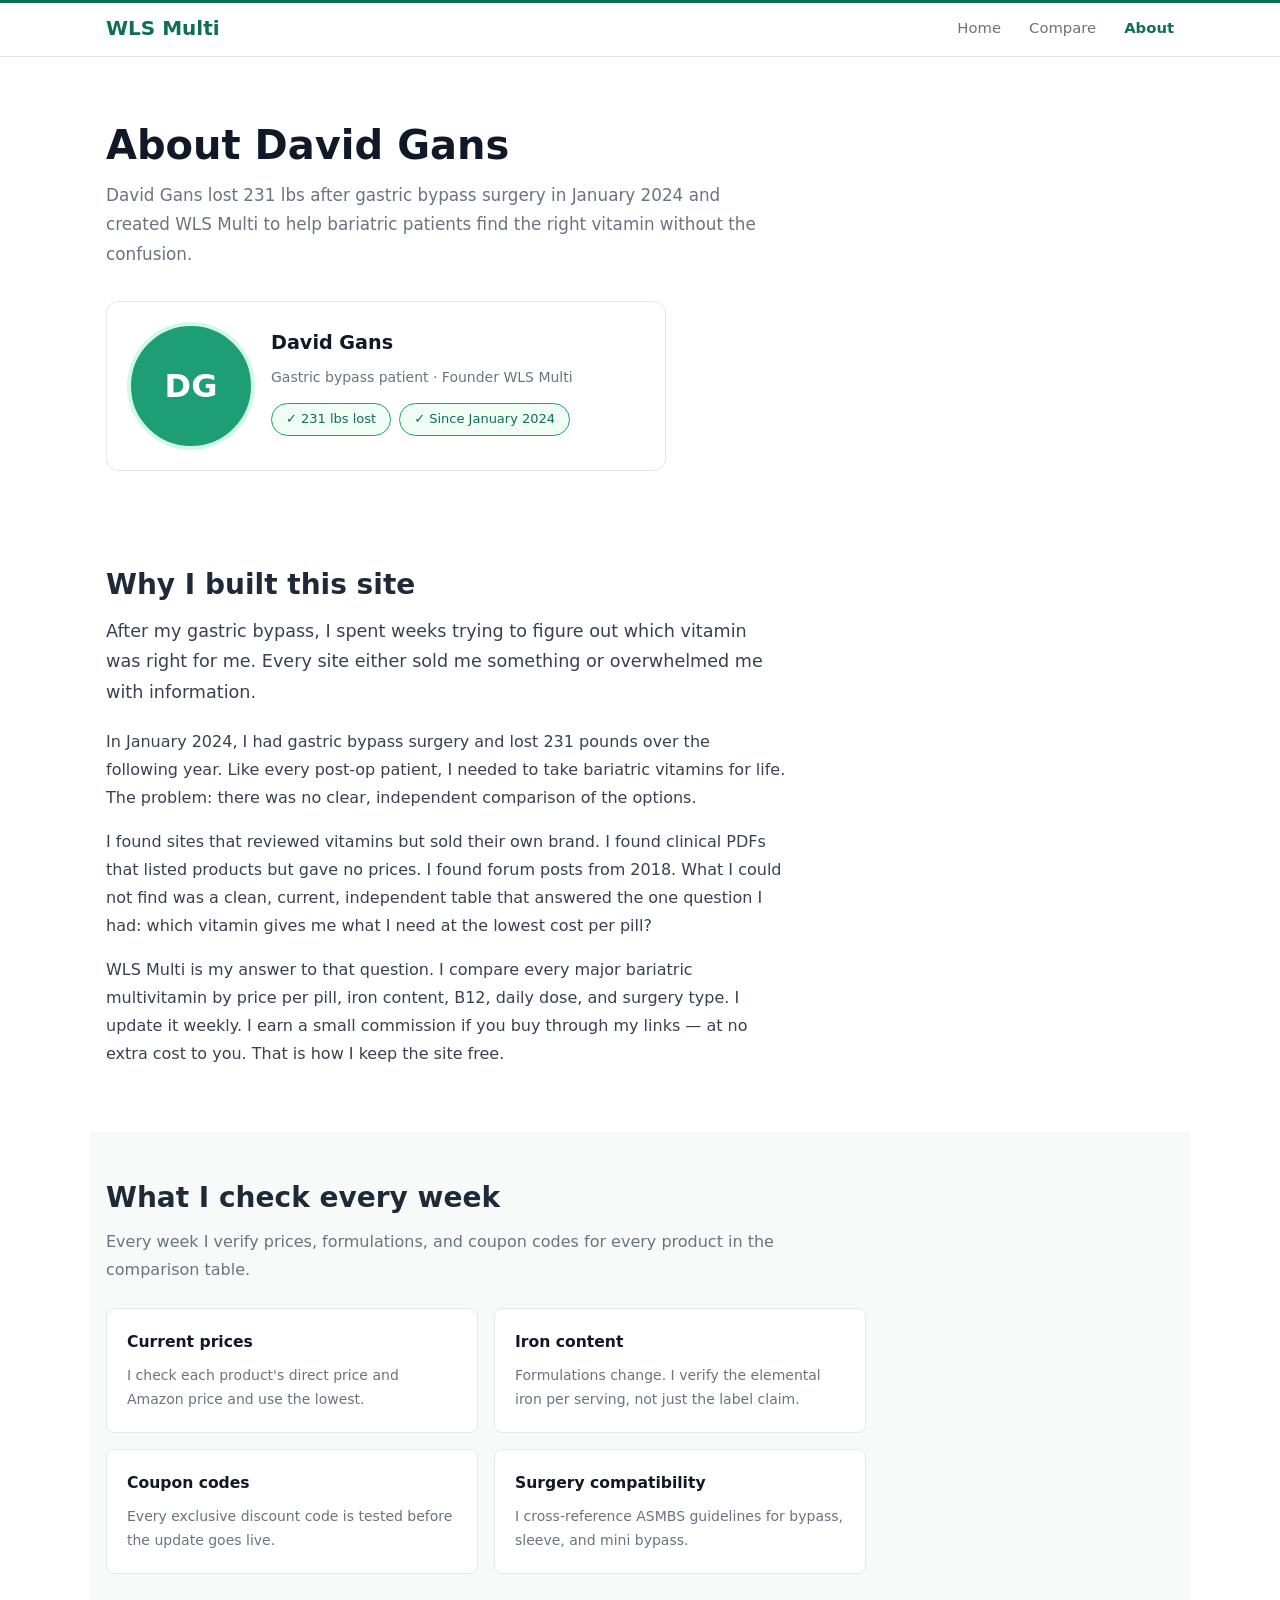
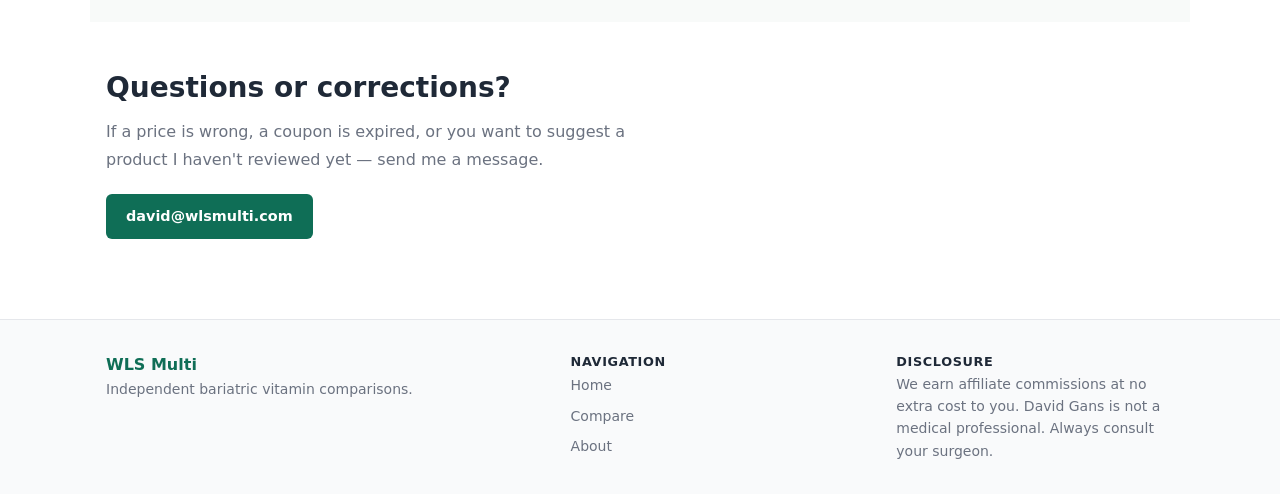
==== commit 28989da1: "Fix: 231 lbs, weekly updates, dateModified" ====
--- a/about.html
+++ b/about.html
@@ -4,12 +4,12 @@
   <meta charset="UTF-8">
   <meta name="viewport" content="width=device-width, initial-scale=1.0">
   <title>About David Gans | WLS Multi</title>
-  <meta name="description" content="David Gans lost 105 lbs after gastric bypass surgery in January 2024 and created WLS Multi to help bariatric patients find the right vitamin without the confusion.">
+  <meta name="description" content="David Gans lost 231 lbs after gastric bypass surgery in January 2024 and created WLS Multi to help bariatric patients find the right vitamin without the confusion.">
   <link rel="canonical" href="https://wlsmulti.com/about.html">
 
   <!-- Open Graph -->
   <meta property="og:title" content="About David Gans | WLS Multi">
-  <meta property="og:description" content="David Gans lost 105 lbs after gastric bypass surgery in January 2024 and created WLS Multi to help bariatric patients find the right vitamin without the confusion.">
+  <meta property="og:description" content="David Gans lost 231 lbs after gastric bypass surgery in January 2024 and created WLS Multi to help bariatric patients find the right vitamin without the confusion.">
   <meta property="og:url" content="https://wlsmulti.com/about.html">
   <meta property="og:image" content="https://wlsmulti.com/images/og-default.jpg">
 
@@ -20,7 +20,7 @@
     "@type": "Person",
     "name": "David Gans",
     "url": "https://wlsmulti.com/about.html",
-    "description": "David Gans lost 105 lbs after gastric bypass surgery in January 2024. He founded WLS Multi to help bariatric patients compare vitamins by price per pill and surgery type.",
+    "description": "David Gans lost 231 lbs after gastric bypass surgery in January 2024. He founded WLS Multi to help bariatric patients compare vitamins by price per pill and surgery type.",
     "jobTitle": "Founder, WLS Multi",
     "knowsAbout": ["bariatric surgery", "gastric bypass", "bariatric vitamins", "post-op nutrition"],
     "sameAs": []
@@ -63,7 +63,7 @@
     <!-- ── Hero ──────────────────────────────────────────────────────────── -->
     <section class="about-hero">
       <h1>About David Gans</h1>
-      <p class="about-lead">David Gans lost 105 lbs after gastric bypass surgery in January 2024 and created WLS Multi to help bariatric patients find the right vitamin without the confusion.</p>
+      <p class="about-lead">David Gans lost 231 lbs after gastric bypass surgery in January 2024 and created WLS Multi to help bariatric patients find the right vitamin without the confusion.</p>
 
       <div class="author-card">
         <div class="author-avatar" aria-hidden="true">DG</div>
@@ -71,7 +71,7 @@
           <p class="author-name">David Gans</p>
           <p class="author-title">Gastric bypass patient · Founder WLS Multi</p>
           <div class="author-badges">
-            <span class="stat-badge">✓ 105 lbs lost</span>
+            <span class="stat-badge">✓ 231 lbs lost</span>
             <span class="stat-badge">✓ Since January 2024</span>
           </div>
         </div>
@@ -83,17 +83,17 @@
       <h2>Why I built this site</h2>
       <p class="story-lead">After my gastric bypass, I spent weeks trying to figure out which vitamin was right for me. Every site either sold me something or overwhelmed me with information.</p>
 
-      <p>In January 2024, I had gastric bypass surgery and lost 105 pounds over the following year. Like every post-op patient, I needed to take bariatric vitamins for life. The problem: there was no clear, independent comparison of the options.</p>
+      <p>In January 2024, I had gastric bypass surgery and lost 231 pounds over the following year. Like every post-op patient, I needed to take bariatric vitamins for life. The problem: there was no clear, independent comparison of the options.</p>
 
       <p>I found sites that reviewed vitamins but sold their own brand. I found clinical PDFs that listed products but gave no prices. I found forum posts from 2018. What I could not find was a clean, current, independent table that answered the one question I had: which vitamin gives me what I need at the lowest cost per pill?</p>
 
-      <p>WLS Multi is my answer to that question. I compare every major bariatric multivitamin by price per pill, iron content, B12, daily dose, and surgery type. I update it monthly. I earn a small commission if you buy through my links — at no extra cost to you. That is how I keep the site free.</p>
+      <p>WLS Multi is my answer to that question. I compare every major bariatric multivitamin by price per pill, iron content, B12, daily dose, and surgery type. I update it weekly. I earn a small commission if you buy through my links — at no extra cost to you. That is how I keep the site free.</p>
     </section>
 
     <!-- ── What I check ───────────────────────────────────────────────────── -->
     <section class="about-checks">
-      <h2>What I check every month</h2>
-      <p class="checks-lead">Every 30 days I verify prices, formulations, and coupon codes for every product in the comparison table.</p>
+      <h2>What I check every week</h2>
+      <p class="checks-lead">Every week I verify prices, formulations, and coupon codes for every product in the comparison table.</p>
 
       <div class="checks-grid">
 
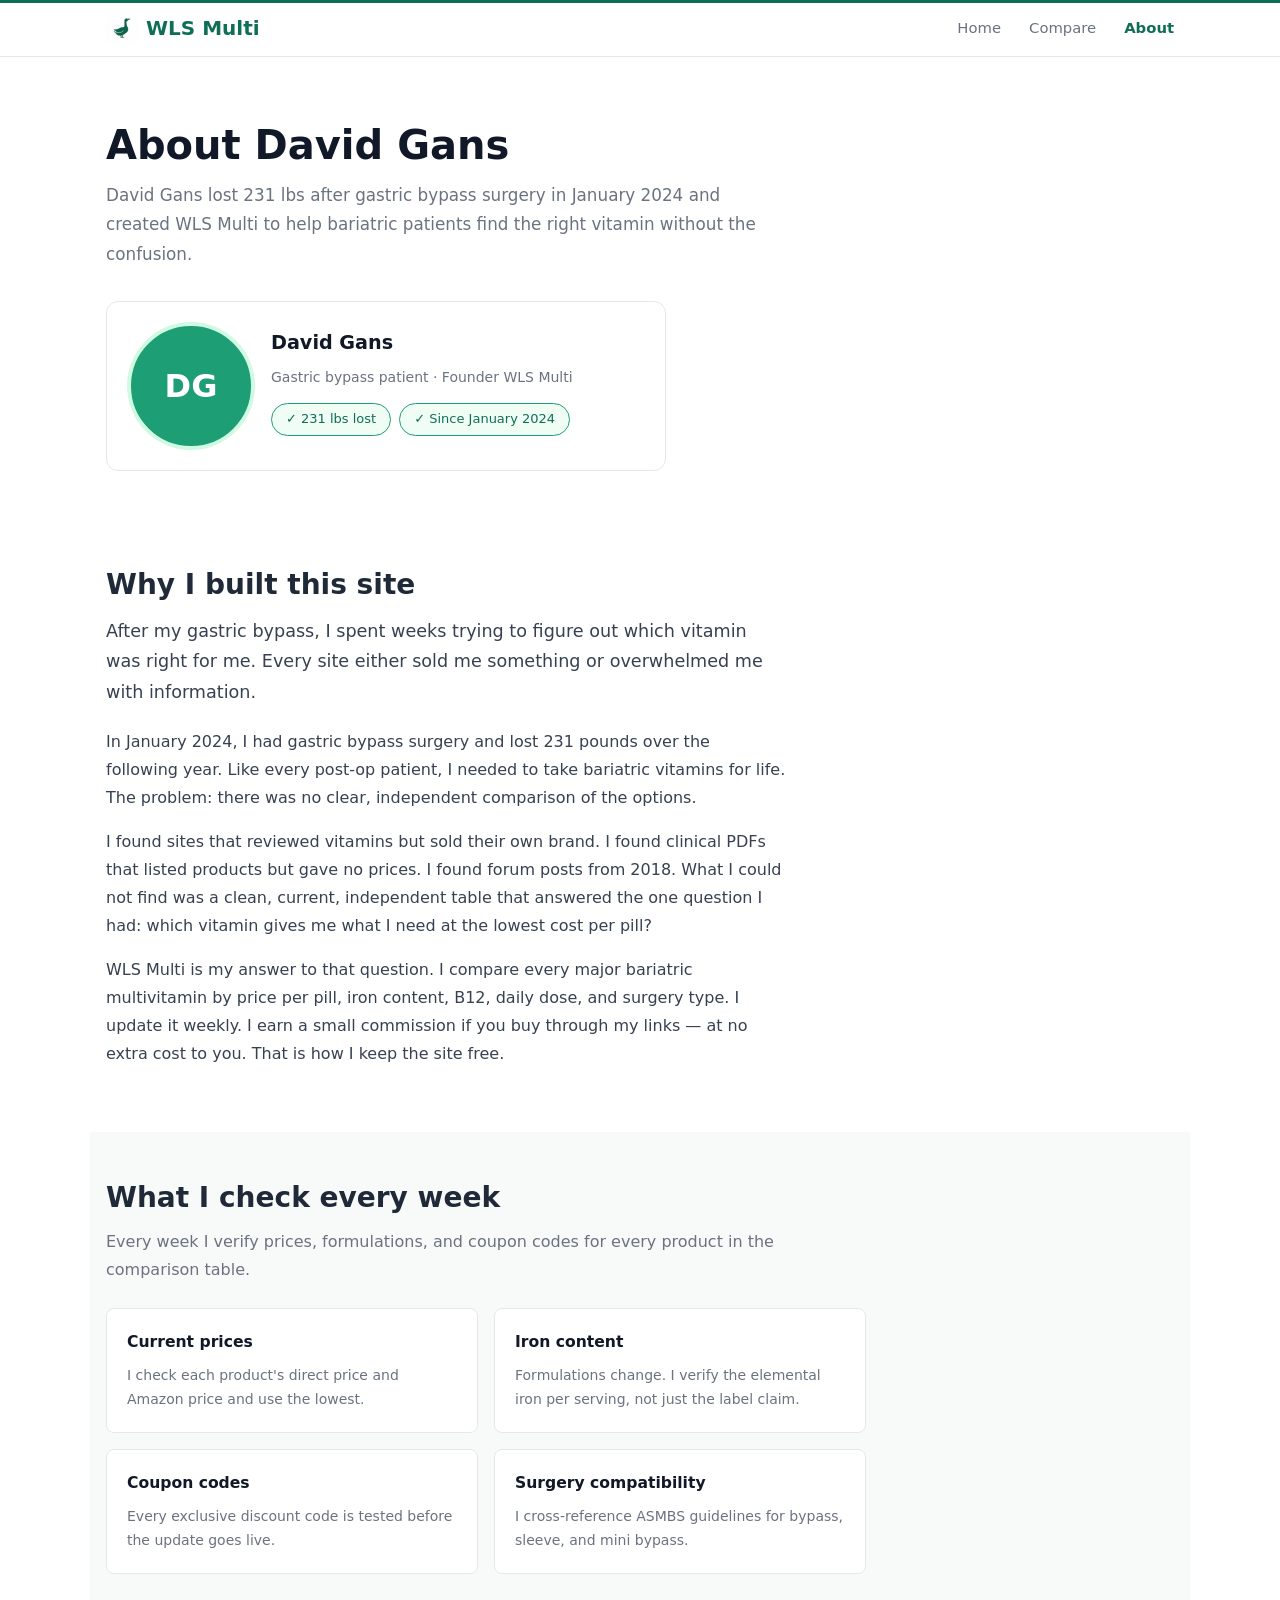
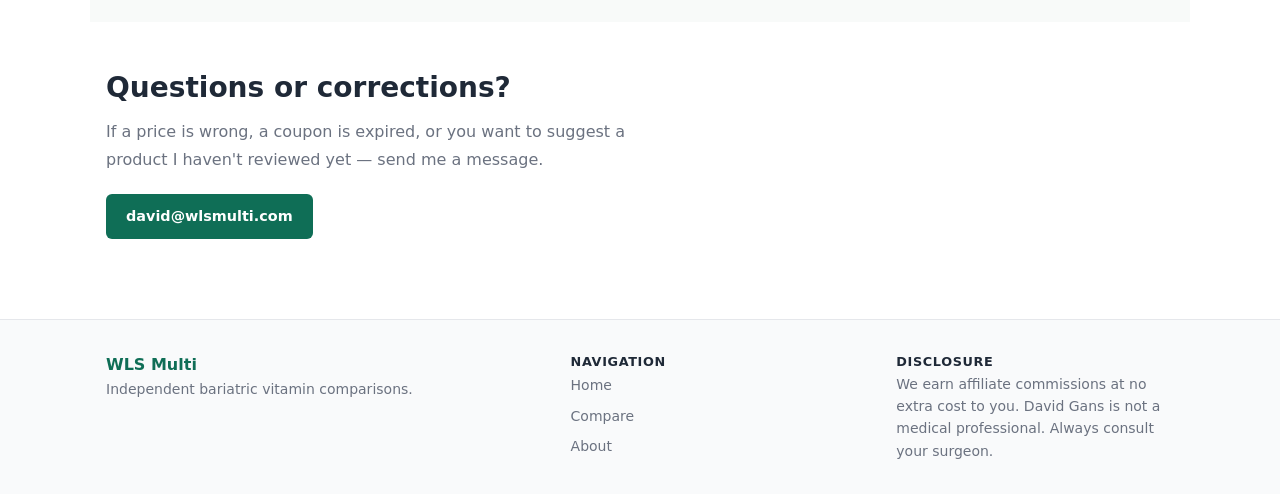
==== commit 87feb02d: "Add goose logo to nav, favicon, and OG image" ====
--- a/about.html
+++ b/about.html
@@ -11,7 +11,9 @@
   <meta property="og:title" content="About David Gans | WLS Multi">
   <meta property="og:description" content="David Gans lost 231 lbs after gastric bypass surgery in January 2024 and created WLS Multi to help bariatric patients find the right vitamin without the confusion.">
   <meta property="og:url" content="https://wlsmulti.com/about.html">
-  <meta property="og:image" content="https://wlsmulti.com/images/og-default.jpg">
+  <meta property="og:image" content="https://wlsmulti.com/images/logo-180.png">
+  <link rel="icon" type="image/x-icon" href="/images/favicon.ico">
+  <link rel="apple-touch-icon" href="/images/logo-180.png">
 
   <!-- JSON-LD: Person -->
   <script type="application/ld+json">
@@ -48,7 +50,10 @@
 
   <header>
     <div class="nav-inner">
-      <a href="/" class="nav-logo">WLS Multi</a>
+      <a href="/" class="nav-logo">
+        <img src="/images/logo.png" alt="WLS Multi goose logo" width="32" height="32">
+        WLS Multi
+      </a>
       <button class="nav-hamburger" aria-label="Open navigation menu" aria-expanded="false" aria-controls="nav-links">☰</button>
       <nav id="nav-links" class="nav-links" aria-label="Main navigation">
         <a href="/">Home</a>
--- a/css/style.css
+++ b/css/style.css
@@ -126,11 +126,22 @@
 }
 
 .nav-logo {
+  display: flex;
+  align-items: center;
+  gap: 8px;
   font-weight: 700;
   font-size: 1.25rem;
   color: var(--color-primary);
   text-decoration: none;
   flex-shrink: 0;
+  line-height: 1;
+}
+
+.nav-logo img {
+  display: block;
+  width: 32px;
+  height: 32px;
+  object-fit: contain;
 }
 
 .nav-logo:hover {
@@ -385,6 +396,72 @@
   margin-bottom: 0.2rem;
 }
 
+.badge--sleeve {
+  background: #f3f4f6;
+  color: var(--color-muted);
+}
+
+/* ══════════════════════════════════════════════════════════════════════════════
+   PRODUCT IMAGES
+   ══════════════════════════════════════════════════════════════════════════════ */
+
+.product-img {
+  display: block;
+  object-fit: cover;
+  border-radius: 8px;
+  flex-shrink: 0;
+  max-width: 100%;
+}
+
+/* Photo column in desktop table */
+.col-photo {
+  width: 72px;
+  padding-right: 0.25rem !important;
+}
+
+.col-photo .product-img {
+  width: 56px;
+  height: 56px;
+}
+
+/* Mobile card: image beside name/badge */
+.card-header {
+  display: flex;
+  align-items: flex-start;
+  justify-content: space-between;
+  gap: 0.75rem;
+  margin-bottom: 0.75rem;
+}
+
+.card-header-text {
+  display: flex;
+  flex-direction: column;
+  gap: 0.15rem;
+  flex: 1;
+  min-width: 0;
+}
+
+.card-header-img {
+  flex-shrink: 0;
+}
+
+.card-header-img .product-img {
+  width: 72px;
+  height: 72px;
+}
+
+/* Top-3 homepage cards: image centered above price */
+.top3-img {
+  display: flex;
+  justify-content: center;
+  margin-bottom: 0.25rem;
+}
+
+.top3-img .product-img {
+  width: 80px;
+  height: 80px;
+}
+
 /* ══════════════════════════════════════════════════════════════════════════════
    DESKTOP TABLE
    ══════════════════════════════════════════════════════════════════════════════ */
@@ -514,7 +591,32 @@
 .buy-btn--full {
   display: block;
   text-align: center;
+}
+
+/* ── Dual buy options ─────────────────────────────────────────────────────── */
+
+.buy-options {
+  display: flex;
+  flex-direction: column;
+  align-items: flex-start;
+  gap: 0.3rem;
+}
+
+.buy-options--full {
+  align-items: stretch;
   margin-top: 0.75rem;
+}
+
+.buy-direct {
+  font-size: 12px;
+  color: var(--color-muted);
+  text-decoration: none;
+  padding-left: 2px;
+}
+
+.buy-direct:hover {
+  color: var(--color-primary);
+  text-decoration: underline;
 }
 
 /* ══════════════════════════════════════════════════════════════════════════════
@@ -533,13 +635,6 @@
   padding: 1rem;
   background: var(--color-bg);
   box-shadow: 0 1px 3px rgba(0, 0, 0, 0.08);
-}
-
-.card-header {
-  display: flex;
-  flex-direction: column;
-  gap: 0.15rem;
-  margin-bottom: 0.75rem;
 }
 
 .card-details {
